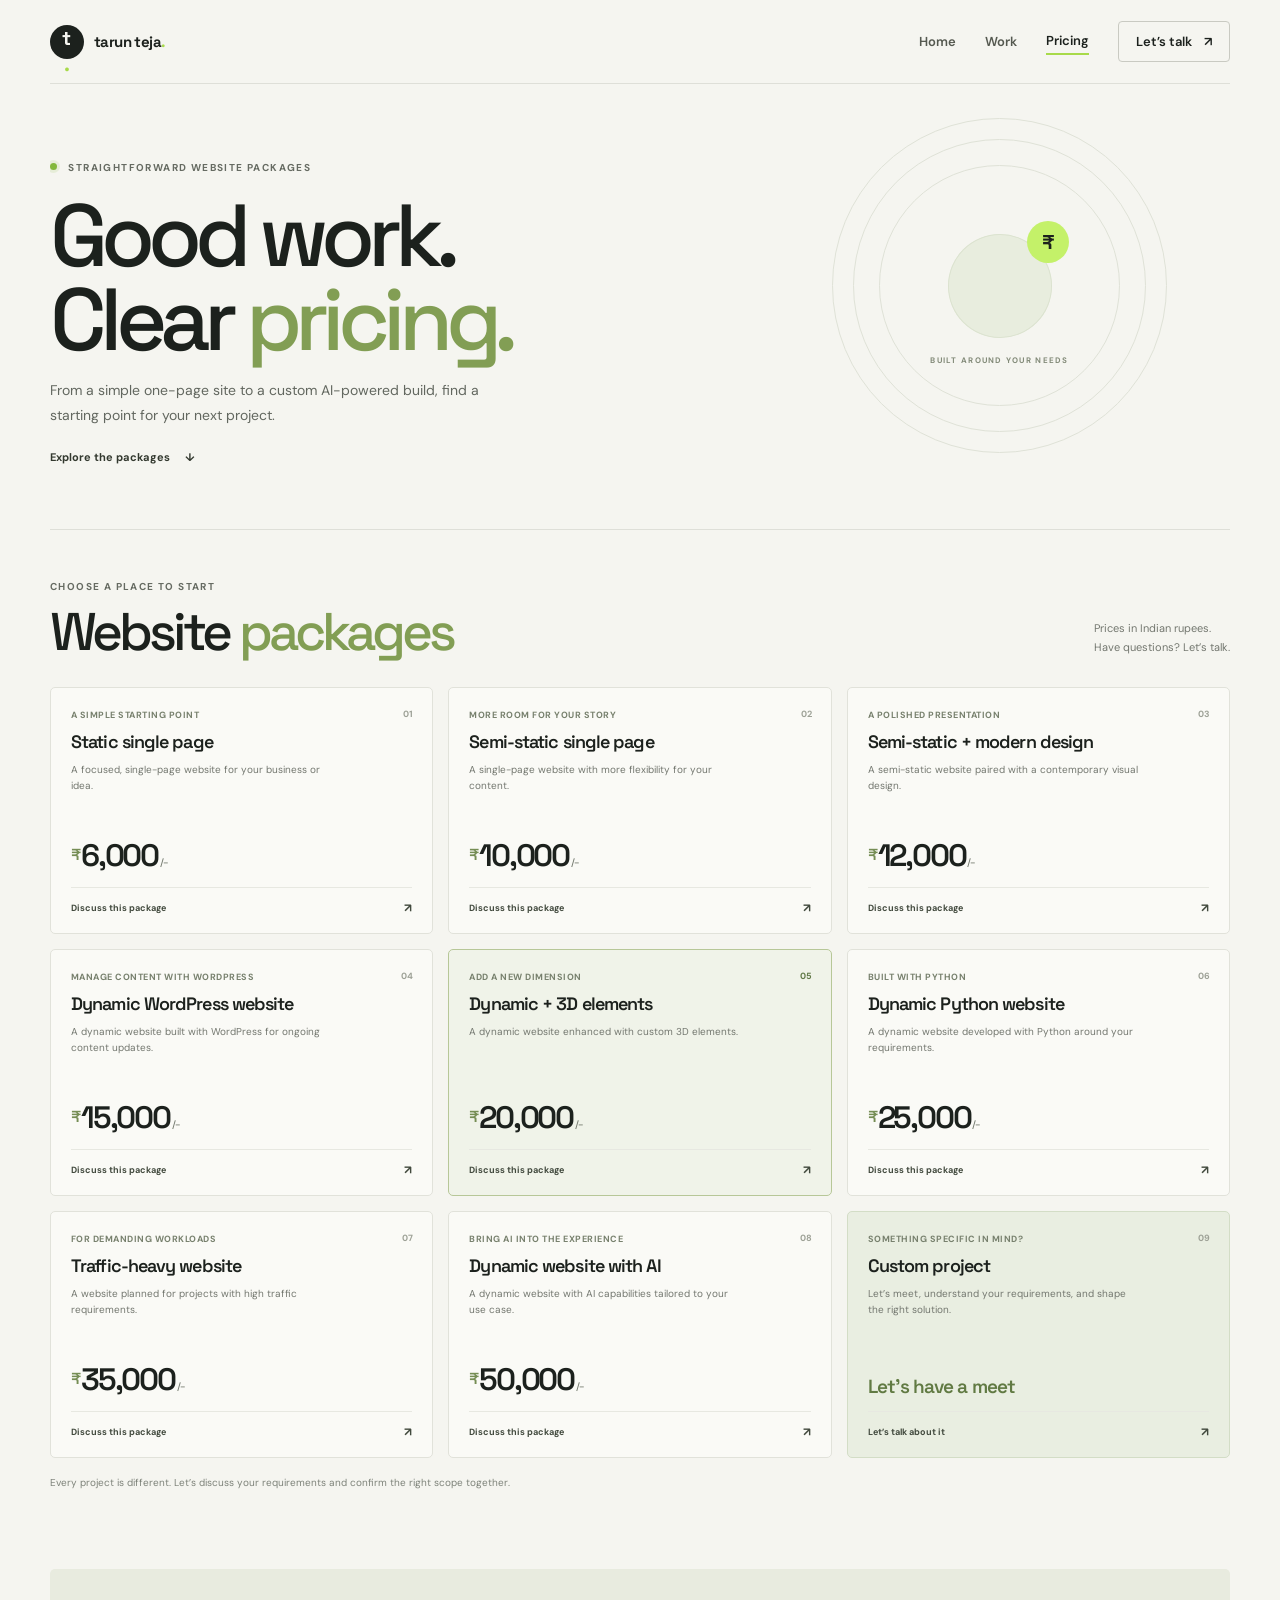
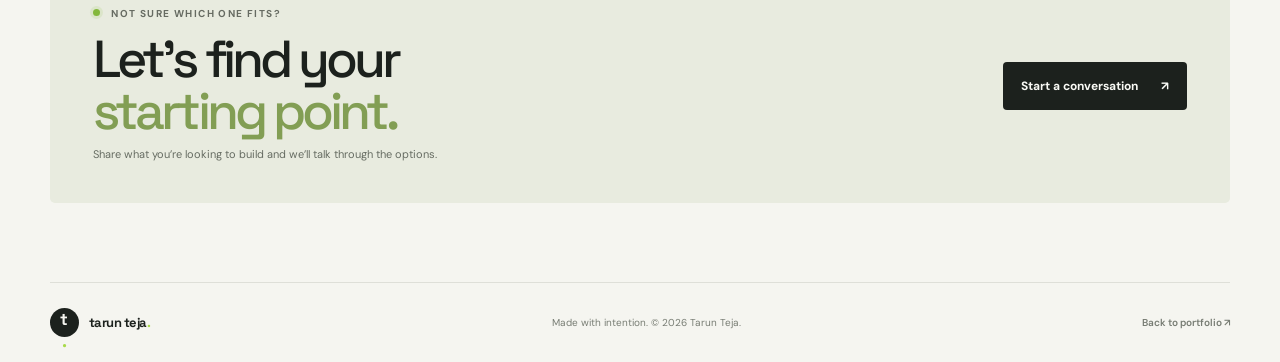
==== pricing.html @ 031056e1 "Add website pricing page Co-authored-by: Copilot <223556219+Copilot@users.noreply.github.com>" ====
<!doctype html>
<html lang="en">
  <head>
    <meta charset="UTF-8" />
    <meta name="viewport" content="width=device-width, initial-scale=1" />
    <meta name="theme-color" content="#f5f5f0" />
    <meta
      name="description"
      content="Explore website packages from Tarun Teja: static, WordPress, Python, AI-powered, and custom websites."
    />
    <title>Website Pricing — Tarun Teja</title>
    <link rel="icon" href="favicon.svg" type="image/svg+xml" />
    <link rel="preconnect" href="https://fonts.googleapis.com" />
    <link rel="preconnect" href="https://fonts.gstatic.com" crossorigin />
    <link
      href="https://fonts.googleapis.com/css2?family=DM+Sans:wght@400;500;600;700&family=Space+Grotesk:wght@400;500;600;700&display=swap"
      rel="stylesheet"
    />
    <link rel="stylesheet" href="styles.css" />
    <link rel="stylesheet" href="pricing.css" />
    <script src="pricing.js" defer></script>
  </head>
  <body class="pricing-page">
    <header class="site-header pricing-header">
      <a class="wordmark" href="index.html#home" aria-label="Tarun Teja home">
        <span class="wordmark-icon">t<span>.</span></span>
        <span>tarun teja<span class="wordmark-period">.</span></span>
      </a>
      <button class="menu-toggle" type="button" aria-expanded="false" aria-controls="primary-nav">
        <span class="sr-only">Toggle navigation</span>
        <span></span>
        <span></span>
      </button>
      <nav class="site-nav" id="primary-nav" aria-label="Main navigation">
        <a href="index.html#home">Home</a>
        <a href="index.html#work">Work</a>
        <a class="pricing-nav-link" href="pricing.html" aria-current="page">Pricing</a>
        <a class="nav-cta" href="#contact">Let’s talk <span aria-hidden="true">↗</span></a>
      </nav>
    </header>

    <main>
      <section class="pricing-intro section-shell">
        <p class="eyebrow"><span class="status-dot"></span> STRAIGHTFORWARD WEBSITE PACKAGES</p>
        <h1>Good work.<br />Clear <span>pricing.</span></h1>
        <p class="pricing-lede">
          From a simple one-page site to a custom AI-powered build, find a starting point for your
          next project.
        </p>
        <a class="pricing-intro-link" href="#plans">Explore the packages <span aria-hidden="true">↓</span></a>
        <div class="pricing-intro-note" aria-hidden="true">
          <span>BUILT AROUND YOUR NEEDS</span>
          <span class="pricing-note-orbit"></span>
        </div>
      </section>

      <section class="pricing-plans section-shell" id="plans" aria-labelledby="plans-heading">
        <div class="pricing-section-heading">
          <div>
            <p class="eyebrow">CHOOSE A PLACE TO START</p>
            <h2 id="plans-heading">Website <span>packages</span></h2>
          </div>
          <p>Prices in Indian rupees.<br />Have questions? Let’s talk.</p>
        </div>

        <div class="pricing-grid">
          <article class="price-card">
            <span class="price-number">01</span>
            <p class="price-category">A simple starting point</p>
            <h3>Static single page</h3>
            <p class="price-description">A focused, single-page website for your business or idea.</p>
            <p class="price-amount"><span>₹</span>6,000<small>/-</small></p>
            <a class="price-link" href="mailto:jvktechno@gmail.com?subject=Static%20single-page%20website">Discuss this package <span aria-hidden="true">↗</span></a>
          </article>

          <article class="price-card">
            <span class="price-number">02</span>
            <p class="price-category">More room for your story</p>
            <h3>Semi-static single page</h3>
            <p class="price-description">A single-page website with more flexibility for your content.</p>
            <p class="price-amount"><span>₹</span>10,000<small>/-</small></p>
            <a class="price-link" href="mailto:jvktechno@gmail.com?subject=Semi-static%20single-page%20website">Discuss this package <span aria-hidden="true">↗</span></a>
          </article>

          <article class="price-card">
            <span class="price-number">03</span>
            <p class="price-category">A polished presentation</p>
            <h3>Semi-static + modern design</h3>
            <p class="price-description">A semi-static website paired with a contemporary visual design.</p>
            <p class="price-amount"><span>₹</span>12,000<small>/-</small></p>
            <a class="price-link" href="mailto:jvktechno@gmail.com?subject=Semi-static%20website%20with%20modern%20design">Discuss this package <span aria-hidden="true">↗</span></a>
          </article>

          <article class="price-card">
            <span class="price-number">04</span>
            <p class="price-category">Manage content with WordPress</p>
            <h3>Dynamic WordPress website</h3>
            <p class="price-description">A dynamic website built with WordPress for ongoing content updates.</p>
            <p class="price-amount"><span>₹</span>15,000<small>/-</small></p>
            <a class="price-link" href="mailto:jvktechno@gmail.com?subject=Dynamic%20WordPress%20website">Discuss this package <span aria-hidden="true">↗</span></a>
          </article>

          <article class="price-card price-card-featured">
            <span class="price-number">05</span>
            <p class="price-category">Add a new dimension</p>
            <h3>Dynamic + 3D elements</h3>
            <p class="price-description">A dynamic website enhanced with custom 3D elements.</p>
            <p class="price-amount"><span>₹</span>20,000<small>/-</small></p>
            <a class="price-link" href="mailto:jvktechno@gmail.com?subject=Dynamic%20website%20with%203D%20elements">Discuss this package <span aria-hidden="true">↗</span></a>
          </article>

          <article class="price-card">
            <span class="price-number">06</span>
            <p class="price-category">Built with Python</p>
            <h3>Dynamic Python website</h3>
            <p class="price-description">A dynamic website developed with Python around your requirements.</p>
            <p class="price-amount"><span>₹</span>25,000<small>/-</small></p>
            <a class="price-link" href="mailto:jvktechno@gmail.com?subject=Dynamic%20Python%20website">Discuss this package <span aria-hidden="true">↗</span></a>
          </article>

          <article class="price-card">
            <span class="price-number">07</span>
            <p class="price-category">For demanding workloads</p>
            <h3>Traffic-heavy website</h3>
            <p class="price-description">A website planned for projects with high traffic requirements.</p>
            <p class="price-amount"><span>₹</span>35,000<small>/-</small></p>
            <a class="price-link" href="mailto:jvktechno@gmail.com?subject=Traffic-heavy%20website">Discuss this package <span aria-hidden="true">↗</span></a>
          </article>

          <article class="price-card">
            <span class="price-number">08</span>
            <p class="price-category">Bring AI into the experience</p>
            <h3>Dynamic website with AI</h3>
            <p class="price-description">A dynamic website with AI capabilities tailored to your use case.</p>
            <p class="price-amount"><span>₹</span>50,000<small>/-</small></p>
            <a class="price-link" href="mailto:jvktechno@gmail.com?subject=Dynamic%20website%20with%20AI">Discuss this package <span aria-hidden="true">↗</span></a>
          </article>

          <article class="price-card price-card-custom">
            <span class="price-number">09</span>
            <p class="price-category">Something specific in mind?</p>
            <h3>Custom project</h3>
            <p class="price-description">Let’s meet, understand your requirements, and shape the right solution.</p>
            <p class="price-custom-label">Let’s have a meet</p>
            <a class="price-link" href="mailto:jvktechno@gmail.com?subject=Let%27s%20discuss%20a%20custom%20project">Let’s talk about it <span aria-hidden="true">↗</span></a>
          </article>
        </div>
        <p class="pricing-note">Every project is different. Let’s discuss your requirements and confirm the right scope together.</p>
      </section>

      <section class="pricing-contact section-shell" id="contact">
        <div class="pricing-contact-card">
          <div>
            <p class="eyebrow"><span class="status-dot"></span> NOT SURE WHICH ONE FITS?</p>
            <h2>Let’s find your<br /><span>starting point.</span></h2>
            <p>Share what you’re looking to build and we’ll talk through the options.</p>
          </div>
          <a class="button button-dark" href="mailto:jvktechno@gmail.com?subject=Website%20pricing%20enquiry">Start a conversation <span aria-hidden="true">↗</span></a>
        </div>
      </section>
    </main>

    <footer class="site-footer section-shell">
      <a class="wordmark footer-wordmark" href="index.html#home"><span class="wordmark-icon">t<span>.</span></span><span>tarun teja<span class="wordmark-period">.</span></span></a>
      <p>Made with intention. © 2026 Tarun Teja.</p>
      <a class="footer-link" href="index.html">Back to portfolio <span aria-hidden="true">↗</span></a>
    </footer>
  </body>
</html>
---- styles.css ----
:root {
  color-scheme: light;
  --paper: #f5f5f0;
  --paper-dark: #eeefe8;
  --ink: #1c211d;
  --muted: #73776f;
  --line: #dedfd8;
  --green: #c4f169;
  --green-dark: #a8da4a;
  --display: "Space Grotesk", "DM Sans", sans-serif;
  --body: "DM Sans", Arial, sans-serif;
  font-family: var(--body);
  color: var(--ink);
  background: var(--paper);
  font-synthesis: none;
  text-rendering: optimizeLegibility;
}

* { box-sizing: border-box; }
html { scroll-behavior: smooth; scroll-padding-top: 86px; }
body { margin: 0; min-width: 320px; }
a { color: inherit; text-decoration: none; }
button { font: inherit; }
.sr-only { position: absolute; width: 1px; height: 1px; padding: 0; margin: -1px; overflow: hidden; clip: rect(0, 0, 0, 0); white-space: nowrap; border: 0; }
.section-shell, .site-header { width: min(1180px, calc(100% - 64px)); margin-inline: auto; }

.site-header { height: 84px; display: flex; align-items: center; justify-content: space-between; border-bottom: 1px solid var(--line); position: relative; z-index: 3; }
.wordmark { display: inline-flex; gap: 10px; align-items: center; font-family: var(--display); font-size: 15px; font-weight: 700; letter-spacing: -.04em; }
.wordmark-icon { width: 34px; height: 34px; border-radius: 50%; display: grid; place-items: center; background: var(--ink); color: var(--paper); font-size: 20px; letter-spacing: -.12em; padding-right: 3px; }
.wordmark-icon span, .wordmark-period { color: var(--green-dark); }
.site-nav { display: flex; gap: 34px; align-items: center; font-size: 13px; font-weight: 600; }
.site-nav > a:not(.nav-cta) { color: #555950; transition: color .2s ease; }
.site-nav > a:not(.nav-cta):hover { color: var(--ink); }
.nav-cta { padding: 11px 17px; border: 1px solid #c9cac2; border-radius: 4px; }
.nav-cta span { padding-left: 9px; }
.menu-toggle { display: none; }

.hero { position: relative; min-height: 654px; display: grid; grid-template-columns: 1.04fr .96fr; align-items: center; padding-top: 14px; padding-bottom: 68px; }
.hero-copy { position: relative; z-index: 1; padding: 38px 0 34px; }
.eyebrow { margin: 0; color: #666b62; font-size: 10px; font-weight: 700; letter-spacing: .14em; }
.status-dot, .count-dot { display: inline-block; width: 7px; height: 7px; margin-right: 8px; border-radius: 50%; background: #83b83b; vertical-align: 1px; box-shadow: 0 0 0 3px rgb(131 184 59 / 13%); }
.hero h1, .section-heading h2, .services-heading h2, .about-copy h2, .contact-card h2 { font-family: var(--display); letter-spacing: -.075em; font-weight: 500; }
.hero h1 { margin: 22px 0 19px; font-size: clamp(62px, 7.3vw, 94px); line-height: .96; }
.hero h1 span, .section-heading h2 span, .about-copy h2 span { color: #829e54; }
.hero-intro { max-width: 420px; margin: 0; color: #62675f; font-size: 16px; line-height: 1.8; }
.hero-actions { display: flex; align-items: center; flex-wrap: wrap; gap: 22px; margin-top: 29px; }
.button { min-height: 48px; display: inline-flex; align-items: center; justify-content: center; gap: 23px; padding: 0 18px; border-radius: 4px; font-size: 12px; font-weight: 700; transition: transform .2s ease, background .2s ease; }
.button:hover { transform: translateY(-2px); }
.button-dark { color: #f9faf5; background: var(--ink); }
.button-dark:hover { background: #31372f; }
.button-light { color: var(--ink); background: var(--green); }
.button-light:hover { background: #d3f795; }
.text-link { font-size: 12px; font-weight: 600; }
.text-link span { padding-left: 4px; }
.hero-proof { display: flex; align-items: center; gap: 12px; margin-top: 49px; color: var(--muted); font-size: 10px; line-height: 1.65; }
.hero-proof strong { color: var(--ink); font-size: 11px; }
.proof-avatars { display: flex; padding-left: 3px; }
.proof-avatars i { width: 27px; height: 27px; display: grid; place-items: center; margin-left: -4px; border: 2px solid var(--paper); border-radius: 50%; background: #e4d7bf; color: #47453f; font-size: 9px; font-style: normal; font-weight: 700; }
.proof-avatars i:nth-child(2) { background: #ccddbf; }
.proof-avatars i:nth-child(3) { background: var(--ink); color: var(--green); }

.hero-art { min-height: 460px; position: relative; display: grid; place-items: center; isolation: isolate; }
.hero-art::before { content: ""; width: min(440px, 100%); aspect-ratio: 1; position: absolute; z-index: -1; border-radius: 50%; background: radial-gradient(circle, #e8ebdd 0 39%, #edf0e7 40% 58%, transparent 58%); }
.art-orbit { position: absolute; border: 1px solid #dfe2d7; border-radius: 50%; transform: rotate(-24deg); }
.orbit-one { width: 490px; height: 300px; }
.orbit-two { width: 510px; height: 380px; transform: rotate(41deg); }
.art-label { position: absolute; top: 50px; right: 20px; color: #73796e; font-size: 8px; font-weight: 700; letter-spacing: .12em; }
.art-label .status-dot { width: 6px; height: 6px; }
.flow-card { box-shadow: 0 22px 65px rgb(43 50 38 / 13%); }
.flow-card-main { width: min(340px, 88%); position: relative; z-index: 1; padding: 19px; border: 1px solid #eaebe5; border-radius: 7px; background: #fff; transform: rotate(-2.2deg); }
.flow-card-head { display: flex; align-items: center; gap: 8px; color: #7a7e75; font-size: 8px; font-weight: 700; letter-spacing: .08em; }
.flow-icon { width: 23px; height: 23px; display: grid; place-items: center; border-radius: 5px; background: #edf5e1; color: #628a2e; font-size: 13px; }
.flow-menu { margin-left: auto; letter-spacing: 2px; }
.flow-title { margin-top: 18px; font-family: var(--display); font-size: 20px; font-weight: 600; letter-spacing: -.055em; }
.flow-subtitle { margin-top: 3px; color: #888b84; font-size: 10px; }
.flow-steps { margin-top: 18px; }
.flow-step { display: flex; align-items: center; gap: 10px; padding: 9px; border: 1px solid #eeefe9; border-radius: 5px; background: #fdfdfb; }
.flow-step b, .flow-step small { display: block; }
.flow-step b { font-size: 10px; font-weight: 600; }
.flow-step small { margin-top: 2px; color: #91948d; font-size: 8px; }
.step-icon { width: 27px; height: 27px; display: grid; place-items: center; border-radius: 5px; font-size: 13px; }
.step-in { color: #537949; background: #edf4e6; }
.step-ai { color: #8c6b28; background: #f8f2e3; }
.step-out { color: #61749a; background: #edf0f7; }
.step-check { margin-left: auto; color: #7aa842; font-size: 12px; }
.flow-connector { height: 8px; margin-left: 22px; border-left: 1px dashed #cbd0c2; }
.flow-card-foot { display: flex; justify-content: space-between; margin-top: 15px; color: #8a8e85; font-size: 8px; }
.flow-card-foot .status-dot { width: 5px; height: 5px; margin-right: 5px; }
.floating-note { display: flex; align-items: center; gap: 10px; position: absolute; z-index: 2; padding: 11px 13px; border: 1px solid #eceee6; border-radius: 5px; background: rgb(255 255 255 / 94%); box-shadow: 0 10px 24px rgb(43 50 38 / 9%); }
.floating-note b, .floating-note small { display: block; }
.floating-note b { font-size: 9px; }
.floating-note small { margin-top: 3px; color: #84887f; font-size: 8px; }
.note-top { top: 117px; left: 3px; }
.note-bottom { right: 1px; bottom: 100px; }
.note-spark, .note-arrow { width: 27px; height: 27px; display: grid; place-items: center; border-radius: 50%; color: #546d35; background: #eaf3de; font-size: 13px; }
.note-arrow { color: #5a6485; background: #e9ebf4; }
.art-stamp { position: absolute; left: 12px; bottom: 86px; color: #a1a79a; font-size: 8px; font-weight: 700; letter-spacing: .13em; line-height: 1.6; transform: rotate(-9deg); }
.scroll-cue { position: absolute; bottom: 22px; left: 0; display: flex; align-items: center; gap: 9px; color: #8a8e84; font-size: 8px; font-weight: 700; letter-spacing: .13em; }
.scroll-cue span { width: 26px; height: 1px; background: #aeb3a6; }

.work-section { padding-top: 100px; padding-bottom: 112px; }
.section-heading { display: flex; align-items: end; justify-content: space-between; gap: 24px; }
.section-heading h2 { margin: 13px 0 0; font-size: clamp(42px, 5vw, 58px); line-height: 1; }
.section-note { margin: 0 0 3px; color: var(--muted); font-size: 12px; line-height: 1.7; }
.work-toolbar { display: flex; align-items: center; justify-content: space-between; gap: 20px; margin: 37px 0 22px; padding: 13px 0; border-top: 1px solid var(--line); border-bottom: 1px solid var(--line); }
.project-count { font-size: 10px; font-weight: 600; }
.count-dot { width: 6px; height: 6px; margin-right: 5px; }
.filters { display: flex; gap: 5px; }
.filter-button { padding: 8px 12px; border: 0; border-radius: 3px; background: transparent; color: #72766d; cursor: pointer; font-size: 10px; font-weight: 600; transition: color .18s ease, background .18s ease; }
.filter-button:hover { color: var(--ink); }
.filter-button.is-active { color: var(--ink); background: #e7e9df; }
.quality-strip { display: grid; grid-template-columns: auto 1fr; align-items: center; gap: 8px 20px; margin: 0 0 24px; padding: 14px 16px; border: 1px solid #e2e4da; border-radius: 4px; background: #eff0e9; }
.quality-strip > p { margin: 0; color: #6d7368; font-size: 8px; font-weight: 700; letter-spacing: .1em; }
.quality-strip > div { display: flex; flex-wrap: wrap; justify-content: flex-end; gap: 8px 17px; }
.quality-strip > div span { color: #424a3f; font-size: 9px; font-weight: 600; }
.quality-strip i { margin-right: 4px; color: #6f963e; font-size: 10px; font-style: normal; }
.quality-strip small { grid-column: 2; justify-self: end; color: #858a80; font-size: 9px; }
.project-grid { display: grid; grid-template-columns: repeat(2, minmax(0, 1fr)); gap: 32px 24px; }
.project-card { min-width: 0; }
.project-link { display: block; }
.project-preview { --preview-bg: #e8eee7; --preview-ink: #253729; position: relative; height: clamp(205px, 25vw, 290px); overflow: hidden; padding: 20px 21px; border-radius: 5px; background: var(--preview-bg); color: var(--preview-ink); isolation: isolate; transition: transform .35s cubic-bezier(.2,.8,.2,1); }
.project-link:hover .project-preview { transform: translateY(-3px); }
.preview-skillactivate { --preview-bg: #e4ecea; --preview-ink: #203d3a; }
.preview-jvk-books { --preview-bg: #eae5da; --preview-ink: #403624; }
.preview-jvk-tech { --preview-bg: #e8e4de; --preview-ink: #393329; }
.preview-ashvon { --preview-bg: #e2e8ef; --preview-ink: #10294b; }
.preview-bhanu-silks { --preview-bg: #f0e2d9; --preview-ink: #713e3b; }
.preview-v-the-techee-jobs { --preview-bg: #e8e4f0; --preview-ink: #372a54; }
.preview-v-the-techee { --preview-bg: #e4e9e3; --preview-ink: #274133; }
.preview-1991-group { --preview-bg: #e6e9df; --preview-ink: #25382b; }
.preview-luxeederma { --preview-bg: #eee8e5; --preview-ink: #563d3e; }
.preview-menu-card { --preview-bg: #e8e0d4; --preview-ink: #513b2c; }
.preview-snr-nest { --preview-bg: #e1e8e5; --preview-ink: #233b36; }
.preview-topline { display: flex; justify-content: space-between; align-items: center; position: relative; z-index: 1; font-size: 8px; font-weight: 700; letter-spacing: .075em; text-transform: uppercase; }
.preview-badge { padding: 5px 7px; border: 1px solid currentColor; border-radius: 20px; font-size: 7px; letter-spacing: .06em; opacity: .78; }
.preview-body { max-width: 76%; position: relative; z-index: 1; margin-top: clamp(24px, 4vw, 51px); }
.preview-kicker { margin: 0 0 7px; font-size: 7px; font-weight: 700; letter-spacing: .14em; opacity: .65; text-transform: uppercase; }
.preview-title { max-width: 390px; margin: 0; font-family: var(--display); font-size: clamp(20px, 3.1vw, 34px); font-weight: 500; letter-spacing: -.07em; line-height: .99; }
.preview-description { max-width: 280px; margin: 9px 0 0; font-size: 8px; line-height: 1.5; opacity: .75; }
.preview-pills { display: flex; flex-wrap: wrap; gap: 5px; margin-top: 12px; }
.preview-pills span { padding: 5px 7px; border: 1px solid rgb(30 45 30 / 16%); border-radius: 20px; font-size: 7px; font-weight: 600; }
.preview-art { width: 143px; height: 143px; position: absolute; right: -15px; bottom: -34px; z-index: 0; border: 1px solid rgb(31 47 35 / 12%); border-radius: 50%; background: rgb(255 255 255 / 19%); }
.preview-art::before, .preview-art::after { content: ""; position: absolute; border: 1px solid rgb(31 47 35 / 18%); border-radius: 50%; }
.preview-art::before { inset: 18px; }
.preview-art::after { inset: 39px; background: rgb(255 255 255 / 28%); }
.preview-orbit { width: 50px; height: 50px; position: absolute; top: 19px; left: 2px; z-index: 1; border-radius: 50%; background: var(--green); opacity: .75; }
.preview-jvk-books .preview-art { width: 112px; height: 143px; right: 38px; bottom: -28px; border-radius: 3px; background: linear-gradient(120deg, #7d5b39, #c1a47d); transform: rotate(9deg); box-shadow: -14px 10px 0 -2px #cab896, -26px 18px 0 -3px #f4ede0; }
.preview-jvk-books .preview-art::before { inset: 12px; border-color: rgb(255 255 255 / 35%); border-radius: 0; }
.preview-jvk-books .preview-art::after { width: 34px; height: 34px; inset: auto; top: 40px; left: 39px; border-color: rgb(255 255 255 / 35%); background: transparent; }
.preview-jvk-tech .preview-art { width: 168px; height: 90px; right: -7px; bottom: 18px; border-radius: 5px; background: rgb(255 255 255 / 42%); transform: rotate(-8deg); }
.preview-jvk-tech .preview-art::before { inset: 10px; border-radius: 3px; }
.preview-jvk-tech .preview-art::after { width: 52px; height: 5px; inset: 28px auto auto 19px; border: 0; border-radius: 2px; background: #b2986f; box-shadow: 0 11px 0 -1px #b2986f; }
.preview-ashvon .preview-art { width: 116px; height: 116px; right: 35px; bottom: 14px; border-radius: 28px; background: linear-gradient(135deg, #315476, #5b7ea2); transform: rotate(12deg); }
.preview-ashvon .preview-art::before { inset: 17px; border-color: rgb(255 255 255 / 44%); border-radius: 20px; }
.preview-ashvon .preview-art::after { width: 24px; height: 24px; inset: 42px; border-color: #b7d5f3; background: #b7d5f3; }
.preview-bhanu-silks .preview-art { width: 123px; height: 147px; right: 13px; bottom: -26px; border-radius: 60px 60px 2px 2px; background: linear-gradient(140deg, #bc8562, #f1d0ad 52%, #8d534b); }
.preview-bhanu-silks .preview-art::before { inset: 11px; border-color: rgb(255 246 230 / 60%); border-radius: 50px 50px 0 0; }
.preview-bhanu-silks .preview-art::after { width: 34px; height: 34px; inset: 52px auto auto 43px; border-color: #f2d9b8; background: #f2d9b8; }
.preview-v-the-techee-jobs .preview-art { width: 96px; height: 130px; right: 38px; bottom: -12px; border-radius: 4px; background: #fbfafc; box-shadow: -12px 12px 0 -2px #c9bfd7; transform: rotate(-7deg); }
.preview-v-the-techee-jobs .preview-art::before { inset: 13px 12px; border: 0; border-radius: 2px; background: repeating-linear-gradient(to bottom, #9680af 0 4px, transparent 4px 17px); }
.preview-v-the-techee-jobs .preview-art::after { display: none; }
.preview-v-the-techee .preview-art { width: 120px; height: 120px; right: 15px; bottom: -20px; border: 0; background: #d8caa5; }
.preview-v-the-techee .preview-art::before { inset: -10px 27px 54px; border-radius: 50% 50% 4px 4px; background: #69836b; }
.preview-v-the-techee .preview-art::after { inset: auto 21px 14px; height: 49px; border-radius: 3px; background: #f5eee1; }
.preview-1991-group .preview-art { width: 142px; height: 142px; right: 17px; bottom: -42px; border-color: #a8b7a3; background: #cad7c7; }
.preview-1991-group .preview-art::before { inset: 18px; border-color: #526e58; border-radius: 44% 56% 65% 35%; transform: rotate(35deg); }
.preview-1991-group .preview-art::after { inset: 44px; border-color: #657f68; background: #657f68; }
.preview-luxeederma .preview-art { width: 92px; height: 130px; right: 38px; bottom: -11px; border-radius: 35px 35px 12px 12px; background: linear-gradient(135deg, #e0c2b4, #a87469); }
.preview-luxeederma .preview-art::before { inset: 12px; border-color: rgb(255 255 255 / 50%); border-radius: 25px 25px 8px 8px; }
.preview-luxeederma .preview-art::after { width: 28px; height: 28px; inset: 32px auto auto 32px; border-color: #f0ddd2; background: #f0ddd2; }
.preview-menu-card .preview-art { width: 140px; height: 155px; right: 14px; bottom: -44px; border-radius: 70px 70px 0 0; background: linear-gradient(145deg, #d6aa73, #8d6242); }
.preview-menu-card .preview-art::before { inset: 14px; border-color: rgb(255 255 255 / 55%); border-radius: 60px 60px 0 0; }
.preview-menu-card .preview-art::after { width: 35px; height: 35px; inset: 37px auto auto 53px; border-color: #f3e7d4; background: #f3e7d4; }
.preview-snr-nest .preview-art { width: 152px; height: 152px; right: 3px; bottom: -37px; border-color: #b3c2b9; border-radius: 50%; background: #cbd9d1; }
.preview-snr-nest .preview-art::before { inset: 16px; border-color: #698276; border-radius: 50%; }
.preview-snr-nest .preview-art::after { width: 43px; height: 43px; inset: 53px; border-color: #698276; background: #698276; box-shadow: -48px -12px 0 -12px #698276, 48px -12px 0 -12px #698276; }
.project-meta { display: flex; justify-content: space-between; align-items: start; gap: 15px; padding: 13px 1px 0; }
.project-title { margin: 0; font-family: var(--display); font-size: 15px; font-weight: 600; letter-spacing: -.035em; }
.project-category { margin: 4px 0 0; color: var(--muted); font-size: 10px; line-height: 1.45; }
.project-open { width: 27px; height: 27px; flex: 0 0 auto; display: grid; place-items: center; border: 1px solid #d4d7cc; border-radius: 50%; color: #555a50; font-size: 12px; transition: color .2s ease, background .2s ease; }
.project-link:hover .project-open { border-color: var(--ink); background: var(--ink); color: white; }
.project-card[hidden] { display: none; }

.services-section { padding: 87px 0; background: #20271f; color: #f4f4ed; }
.services-inner { display: grid; grid-template-columns: .76fr 1.24fr; gap: 90px; align-items: center; }
.services-heading .eyebrow { color: #b7beb0; }
.services-heading h2 { margin: 22px 0 15px; font-size: clamp(44px, 5vw, 59px); line-height: 1.02; }
.services-heading h2 span { color: var(--green); }
.services-heading > p:not(.eyebrow) { max-width: 300px; margin: 0; color: #b7bdb1; font-size: 12px; line-height: 1.8; }
.services-heading .button { margin-top: 24px; }
.service-list { border-top: 1px solid #465044; }
.service-item { display: grid; grid-template-columns: 34px 1fr 24px; align-items: start; gap: 16px; padding: 20px 0; border-bottom: 1px solid #465044; }
.service-number { padding-top: 4px; color: #a3ad9c; font-size: 9px; }
.service-item h3 { margin: 0; font-family: var(--display); font-size: 16px; font-weight: 500; letter-spacing: -.035em; }
.service-item p { max-width: 440px; margin: 6px 0 0; color: #b5bcb1; font-size: 10px; line-height: 1.7; }
.service-arrow { justify-self: end; color: var(--green); font-size: 13px; }
.about-section { display: grid; grid-template-columns: .54fr 1.08fr .78fr; gap: 52px; align-items: center; padding-top: 112px; padding-bottom: 111px; }
.about-mark { width: 100%; max-width: 183px; aspect-ratio: 1; position: relative; display: grid; place-items: center; border: 1px solid #dfe1d7; border-radius: 50%; background: #eff0e9; }
.about-mark::before, .about-mark::after { content: ""; position: absolute; border: 1px solid #dfe1d7; border-radius: 50%; }
.about-mark::before { inset: 14px; }
.about-mark::after { inset: 30px; background: #e7ebdf; }
.about-mark > span { position: relative; z-index: 1; font-family: var(--display); font-size: 62px; font-weight: 600; letter-spacing: -.12em; }
.about-mark > span::first-letter { color: #829e54; }
.about-mark i { width: 30px; height: 30px; position: absolute; z-index: 2; right: 20px; top: 17px; display: grid; place-items: center; border-radius: 50%; background: var(--green); font-size: 14px; font-style: normal; }
.about-copy h2 { margin: 13px 0 18px; font-size: clamp(37px, 4.1vw, 50px); line-height: 1.03; }
.about-copy > p:not(.eyebrow) { max-width: 480px; color: #6b7068; font-size: 12px; line-height: 1.8; }
.about-aside { padding: 6px 0 4px 21px; border-left: 1px solid #d9dcd2; }
.aside-line { width: 27px; height: 3px; display: block; margin-bottom: 23px; background: var(--green-dark); }
.about-aside p { color: #5f655c; font-size: 9px; font-weight: 700; letter-spacing: .06em; }
.about-aside p + p { margin-top: 19px; }
.aside-foot { display: block; margin-top: 27px; color: #9a9f95; font-size: 8px; font-weight: 700; letter-spacing: .12em; line-height: 1.7; }
.contact-section { padding-bottom: 87px; }
.contact-card { min-height: 353px; position: relative; overflow: hidden; padding: 51px 59px; border-radius: 6px; background: #e8ebdf; isolation: isolate; }
.contact-card .eyebrow { position: relative; z-index: 1; }
.contact-card h2 { position: relative; z-index: 1; margin: 17px 0 10px; font-size: clamp(48px, 6vw, 68px); line-height: .99; }
.contact-card h2 span { color: #829e54; }
.contact-card > p:not(.eyebrow) { position: relative; z-index: 1; margin: 0; color: #666c62; font-size: 12px; }
.contact-card .button { position: relative; z-index: 1; margin-top: 22px; }
.contact-orb { width: 340px; height: 340px; position: absolute; top: 7px; right: 76px; z-index: -1; border: 1px solid #d1d8c7; border-radius: 50%; background: radial-gradient(circle, #dce5d2 0 28%, transparent 29%); box-shadow: 0 0 0 24px #e4e8db, 0 0 0 25px #d1d8c7, 0 0 0 49px #e7eade, 0 0 0 50px #d1d8c7; }
.contact-orb::before, .contact-orb::after { content: ""; position: absolute; inset: 43px; border: 1px solid #cbd3c2; border-radius: 50%; transform: rotate(45deg) scaleX(.56); }
.contact-orb::after { transform: rotate(-45deg) scaleX(.56); }
.contact-aside { position: absolute; right: 30px; bottom: 26px; color: #9ca494; font-size: 8px; font-weight: 700; letter-spacing: .12em; line-height: 1.6; text-align: right; }
.site-footer { min-height: 80px; display: flex; align-items: center; justify-content: space-between; gap: 20px; border-top: 1px solid var(--line); }
.footer-wordmark { font-size: 13px; }
.footer-wordmark .wordmark-icon { width: 29px; height: 29px; font-size: 17px; }
.site-footer > p, .footer-link { color: #777c73; font-size: 10px; }
.footer-link { font-weight: 600; }

@media (min-width: 1450px) {
  .hero { min-height: 705px; }
  .hero-art { transform: scale(1.05); }
}
@media (max-width: 900px) {
  .section-shell, .site-header { width: min(100% - 44px, 740px); }
  .hero { grid-template-columns: 1fr .9fr; min-height: 600px; }
  .hero h1 { font-size: clamp(62px, 8vw, 77px); }
  .hero-art { transform: scale(.88); transform-origin: center; }
  .note-top { left: -6px; }
  .note-bottom { right: -6px; }
  .services-inner { grid-template-columns: .8fr 1.2fr; gap: 42px; }
  .about-section { grid-template-columns: .48fr 1.2fr .65fr; gap: 30px; }
  .about-mark { max-width: 155px; }
  .about-aside { padding-left: 15px; }
  .contact-orb { right: 18px; }
}
@media (max-width: 650px) {
  html { scroll-padding-top: 70px; }
  .section-shell, .site-header { width: calc(100% - 36px); }
  .site-header { height: 70px; }
  .menu-toggle { width: 40px; height: 40px; display: flex; flex-direction: column; justify-content: center; align-items: center; gap: 5px; border: 1px solid var(--line); border-radius: 4px; background: transparent; cursor: pointer; }
  .menu-toggle span:not(.sr-only) { width: 16px; height: 1.5px; background: var(--ink); transition: transform .2s ease; }
  .menu-toggle[aria-expanded="true"] span:nth-of-type(2) { transform: translateY(3.25px) rotate(45deg); }
  .menu-toggle[aria-expanded="true"] span:nth-of-type(3) { transform: translateY(-3.25px) rotate(-45deg); }
  .site-nav { position: absolute; top: 61px; left: 0; right: 0; display: none; flex-direction: column; align-items: stretch; gap: 0; padding: 8px 15px 14px; border: 1px solid var(--line); border-radius: 5px; background: var(--paper); box-shadow: 0 13px 26px rgb(28 33 29 / 8%); }
  .site-nav.is-open { display: flex; }
  .site-nav > a:not(.nav-cta) { padding: 12px 0; border-bottom: 1px solid var(--line); }
  .nav-cta { margin-top: 10px; text-align: center; }
  .hero { min-height: auto; grid-template-columns: 1fr; padding-top: 56px; padding-bottom: 51px; }
  .hero-copy { padding: 0; }
  .hero h1 { margin-top: 20px; font-size: clamp(61px, 16vw, 81px); }
  .hero-intro { max-width: 400px; font-size: 14px; }
  .hero-actions { gap: 16px; }
  .hero-proof { margin-top: 28px; }
  .hero-art { min-height: 360px; margin-top: 5px; transform: scale(.85); transform-origin: center; }
  .art-label { top: 12px; right: 3px; }
  .note-top { top: 60px; left: -16px; }
  .note-bottom { right: -17px; bottom: 38px; }
  .art-stamp { left: -3px; bottom: 31px; }
  .scroll-cue { display: none; }
  .work-section { padding-top: 62px; padding-bottom: 71px; }
  .section-heading { align-items: start; flex-direction: column; gap: 10px; }
  .section-heading h2 { font-size: 48px; }
  .section-note br { display: none; }
  .work-toolbar { align-items: start; flex-direction: column; gap: 10px; margin-top: 25px; padding: 12px 0; }
  .filters { width: 100%; gap: 0; }
  .filter-button { padding: 8px 9px; font-size: 9px; }
  .quality-strip { grid-template-columns: 1fr; gap: 10px; padding: 13px; }
  .quality-strip > div { justify-content: flex-start; gap: 8px 12px; }
  .quality-strip > div span { font-size: 8px; }
  .quality-strip small { grid-column: 1; justify-self: start; line-height: 1.5; }
  .project-grid { grid-template-columns: 1fr; gap: 25px; }
  .project-preview { height: clamp(205px, 63vw, 285px); }
  .preview-body { margin-top: clamp(29px, 10vw, 51px); }
  .preview-title { font-size: clamp(26px, 8vw, 34px); }
  .services-section { padding: 63px 0 68px; }
  .services-inner { grid-template-columns: 1fr; gap: 42px; }
  .services-heading h2 { font-size: 49px; }
  .service-item { grid-template-columns: 27px 1fr 18px; gap: 10px; padding: 17px 0; }
  .service-item h3 { font-size: 14px; }
  .about-section { grid-template-columns: 1fr; gap: 27px; padding-top: 72px; padding-bottom: 71px; }
  .about-mark { width: 116px; }
  .about-mark > span { font-size: 48px; }
  .about-mark i { width: 25px; height: 25px; right: 10px; top: 10px; }
  .about-copy h2 { font-size: 43px; }
  .about-aside { display: grid; grid-template-columns: 1fr 1fr; gap: 0 12px; padding-top: 14px; }
  .about-aside .aside-line { grid-column: 1 / -1; margin-bottom: 8px; }
  .about-aside p + p { margin-top: 8px; }
  .aside-foot { margin-top: 8px; }
  .contact-section { padding-bottom: 59px; }
  .contact-card { min-height: 346px; padding: 34px 25px; }
  .contact-card h2 { font-size: clamp(48px, 13vw, 61px); }
  .contact-card > p:not(.eyebrow) { max-width: 265px; line-height: 1.7; }
  .contact-orb { width: 210px; height: 210px; top: 100px; right: -81px; opacity: .7; box-shadow: 0 0 0 16px #e4e8db, 0 0 0 17px #d1d8c7, 0 0 0 33px #e7eade, 0 0 0 34px #d1d8c7; }
  .contact-aside { right: 13px; bottom: 13px; font-size: 7px; }
  .site-footer { min-height: 86px; flex-wrap: wrap; justify-content: space-between; gap: 9px; padding-block: 16px; }
  .site-footer > p { order: 1; width: 100%; margin: 0; }
}
@media (prefers-reduced-motion: reduce) {
  *, *::before, *::after { scroll-behavior: auto !important; transition-duration: .01ms !important; animation-duration: .01ms !important; animation-iteration-count: 1 !important; }
}
---- pricing.css ----
.pricing-header .site-nav { gap: 29px; }
.pricing-nav-link { color: var(--ink) !important; }
.pricing-nav-link::after { content: ""; height: 2px; display: block; position: relative; top: 4px; background: var(--green-dark); }

.pricing-intro { min-height: 397px; position: relative; overflow: hidden; padding-top: 77px; padding-bottom: 63px; }
.pricing-intro > *:not(.pricing-intro-note) { position: relative; z-index: 1; }
.pricing-intro h1 { margin: 20px 0 15px; font-family: var(--display); font-size: clamp(62px, 7vw, 88px); font-weight: 500; letter-spacing: -.08em; line-height: .96; }
.pricing-intro h1 span, .pricing-section-heading h2 span, .pricing-contact-card h2 span { color: #829e54; }
.pricing-lede { max-width: 430px; margin: 0; color: #62675f; font-size: 14px; line-height: 1.8; }
.pricing-intro-link { display: inline-flex; gap: 15px; align-items: center; margin-top: 22px; color: #33392f; font-size: 11px; font-weight: 700; }
.pricing-intro-note { width: 335px; height: 335px; position: absolute; top: 34px; right: 63px; border: 1px solid #dfe2d7; border-radius: 50%; color: #828a78; font-size: 8px; font-weight: 700; letter-spacing: .16em; }
.pricing-intro-note::before, .pricing-intro-note::after { content: ""; position: absolute; inset: 20px; border: 1px solid #dfe2d7; border-radius: 50%; }
.pricing-intro-note::after { inset: 46px; }
.pricing-intro-note > span:first-child { width: 100%; position: absolute; top: 71%; z-index: 1; text-align: center; }
.pricing-note-orbit { width: 104px; height: 104px; position: absolute; top: 50%; left: 50%; border-radius: 50%; background: #e8edde; box-shadow: inset 0 0 0 1px #dce3d0; transform: translate(-50%, -50%); }
.pricing-note-orbit::after { content: "₹"; width: 42px; height: 42px; position: absolute; top: -13px; right: -17px; display: grid; place-items: center; border-radius: 50%; background: var(--green); color: var(--ink); font-family: var(--display); font-size: 20px; letter-spacing: -.05em; }

.pricing-plans { padding-top: 50px; padding-bottom: 77px; border-top: 1px solid var(--line); }
.pricing-section-heading { display: flex; align-items: end; justify-content: space-between; gap: 24px; margin-bottom: 29px; }
.pricing-section-heading h2 { margin: 12px 0 0; font-family: var(--display); font-size: clamp(38px, 4.8vw, 53px); font-weight: 500; letter-spacing: -.075em; line-height: 1; }
.pricing-section-heading > p { margin: 0 0 2px; color: var(--muted); font-size: 11px; line-height: 1.7; }
.pricing-grid { display: grid; grid-template-columns: repeat(3, minmax(0, 1fr)); gap: 15px; }
.price-card { min-height: 247px; position: relative; display: flex; flex-direction: column; align-items: flex-start; padding: 21px 20px 17px; border: 1px solid #e1e2da; border-radius: 5px; background: #fafaf6; transition: border-color .2s ease, transform .2s ease, box-shadow .2s ease; }
.price-card:hover { transform: translateY(-3px); border-color: #bcc7ad; box-shadow: 0 12px 26px rgb(34 44 31 / 6%); }
.price-number { position: absolute; top: 20px; right: 19px; color: #9da196; font-size: 9px; font-weight: 700; }
.price-category { margin: 0 0 10px; color: #77806d; font-size: 9px; font-weight: 700; letter-spacing: .055em; text-transform: uppercase; }
.price-card h3 { max-width: 245px; margin: 0; font-family: var(--display); font-size: 18px; font-weight: 600; letter-spacing: -.05em; line-height: 1.18; }
.price-description { max-width: 270px; margin: 9px 0 0; color: #73776f; font-size: 10px; line-height: 1.65; }
.price-amount { margin: auto 0 12px; padding-top: 18px; font-family: var(--display); font-size: 31px; font-weight: 600; letter-spacing: -.07em; }
.price-amount > span { margin-right: 2px; color: #758d54; font-size: 16px; vertical-align: 6px; }
.price-amount small { margin-left: 2px; color: #747a6f; font-family: var(--body); font-size: 10px; font-weight: 500; letter-spacing: 0; }
.price-link { width: 100%; display: flex; align-items: center; justify-content: space-between; padding-top: 12px; border-top: 1px solid #e7e8e1; color: #424a3e; font-size: 9px; font-weight: 700; }
.price-link span { font-size: 12px; transition: transform .2s ease; }
.price-link:hover span { transform: translate(2px, -2px); }
.price-card-featured { border-color: #b7c798; background: #f0f3e9; }
.price-card-featured .price-number { color: #617947; }
.price-card-custom { border-color: #d3ddc6; background: #e9eee1; }
.price-custom-label { margin: auto 0 12px; padding-top: 18px; color: #617a43; font-family: var(--display); font-size: 19px; font-weight: 600; letter-spacing: -.04em; }
.pricing-note { margin: 17px 0 0; color: #7d8279; font-size: 10px; line-height: 1.65; }

.pricing-contact { padding-bottom: 79px; }
.pricing-contact-card { min-height: 234px; display: flex; align-items: center; justify-content: space-between; gap: 30px; padding: 35px 43px; border-radius: 5px; background: #e8ebdf; }
.pricing-contact-card h2 { margin: 13px 0 8px; font-family: var(--display); font-size: clamp(38px, 4.8vw, 52px); font-weight: 500; letter-spacing: -.075em; line-height: 1; }
.pricing-contact-card > div > p:last-child { margin: 0; color: #666c62; font-size: 11px; line-height: 1.7; }
.pricing-contact-card .button { flex: 0 0 auto; }

@media (max-width: 900px) {
  .pricing-header .site-nav { gap: 19px; }
  .pricing-intro-note { right: 16px; opacity: .8; }
  .price-card { padding-inline: 16px; }
  .price-card h3 { font-size: 16px; }
  .pricing-contact-card { padding-inline: 29px; }
}

@media (max-width: 650px) {
  .pricing-header { width: calc(100% - 36px); }
  .pricing-header .site-nav { gap: 0; }
  .pricing-header .site-nav.is-open { gap: 0; }
  .pricing-intro { min-height: 340px; padding-top: 65px; padding-bottom: 45px; }
  .pricing-intro h1 { font-size: clamp(59px, 15vw, 76px); }
  .pricing-lede { max-width: 340px; font-size: 13px; }
  .pricing-intro-note { width: 200px; height: 200px; top: 122px; right: -91px; opacity: .55; }
  .pricing-intro-note::before { inset: 13px; }
  .pricing-intro-note::after { inset: 30px; }
  .pricing-note-orbit { width: 66px; height: 66px; }
  .pricing-note-orbit::after { width: 31px; height: 31px; top: -10px; right: -12px; font-size: 15px; }
  .pricing-intro-note > span:first-child { top: 70%; font-size: 6px; }
  .pricing-plans { padding-top: 40px; padding-bottom: 55px; }
  .pricing-section-heading { align-items: flex-start; flex-direction: column; gap: 11px; }
  .pricing-section-heading h2 { font-size: 43px; }
  .pricing-grid { grid-template-columns: repeat(2, minmax(0, 1fr)); gap: 10px; }
  .price-card { min-height: 242px; padding: 17px 13px 14px; }
  .price-number { top: 16px; right: 12px; font-size: 8px; }
  .price-category { max-width: 82%; min-height: 23px; margin-bottom: 8px; font-size: 8px; line-height: 1.45; }
  .price-card h3 { font-size: 15px; }
  .price-description { font-size: 9px; }
  .price-amount { font-size: clamp(24px, 7vw, 30px); }
  .price-amount > span { font-size: 13px; }
  .price-link { font-size: 8px; }
  .price-custom-label { font-size: 16px; }
  .pricing-contact { padding-bottom: 53px; }
  .pricing-contact-card { align-items: flex-start; flex-direction: column; gap: 23px; padding: 28px 22px; }
  .pricing-contact-card h2 { font-size: 43px; }
}

@media (max-width: 370px) {
  .pricing-header .wordmark { gap: 6px; font-size: 13px; }
  .pricing-header .wordmark-icon { width: 30px; height: 30px; }
  .pricing-header .site-nav { font-size: 10px; }
  .pricing-header .nav-cta { padding: 9px 10px; }
  .pricing-header .nav-cta span { padding-left: 3px; }
  .pricing-grid { grid-template-columns: 1fr; }
  .price-card { min-height: 226px; padding-inline: 18px; }
}
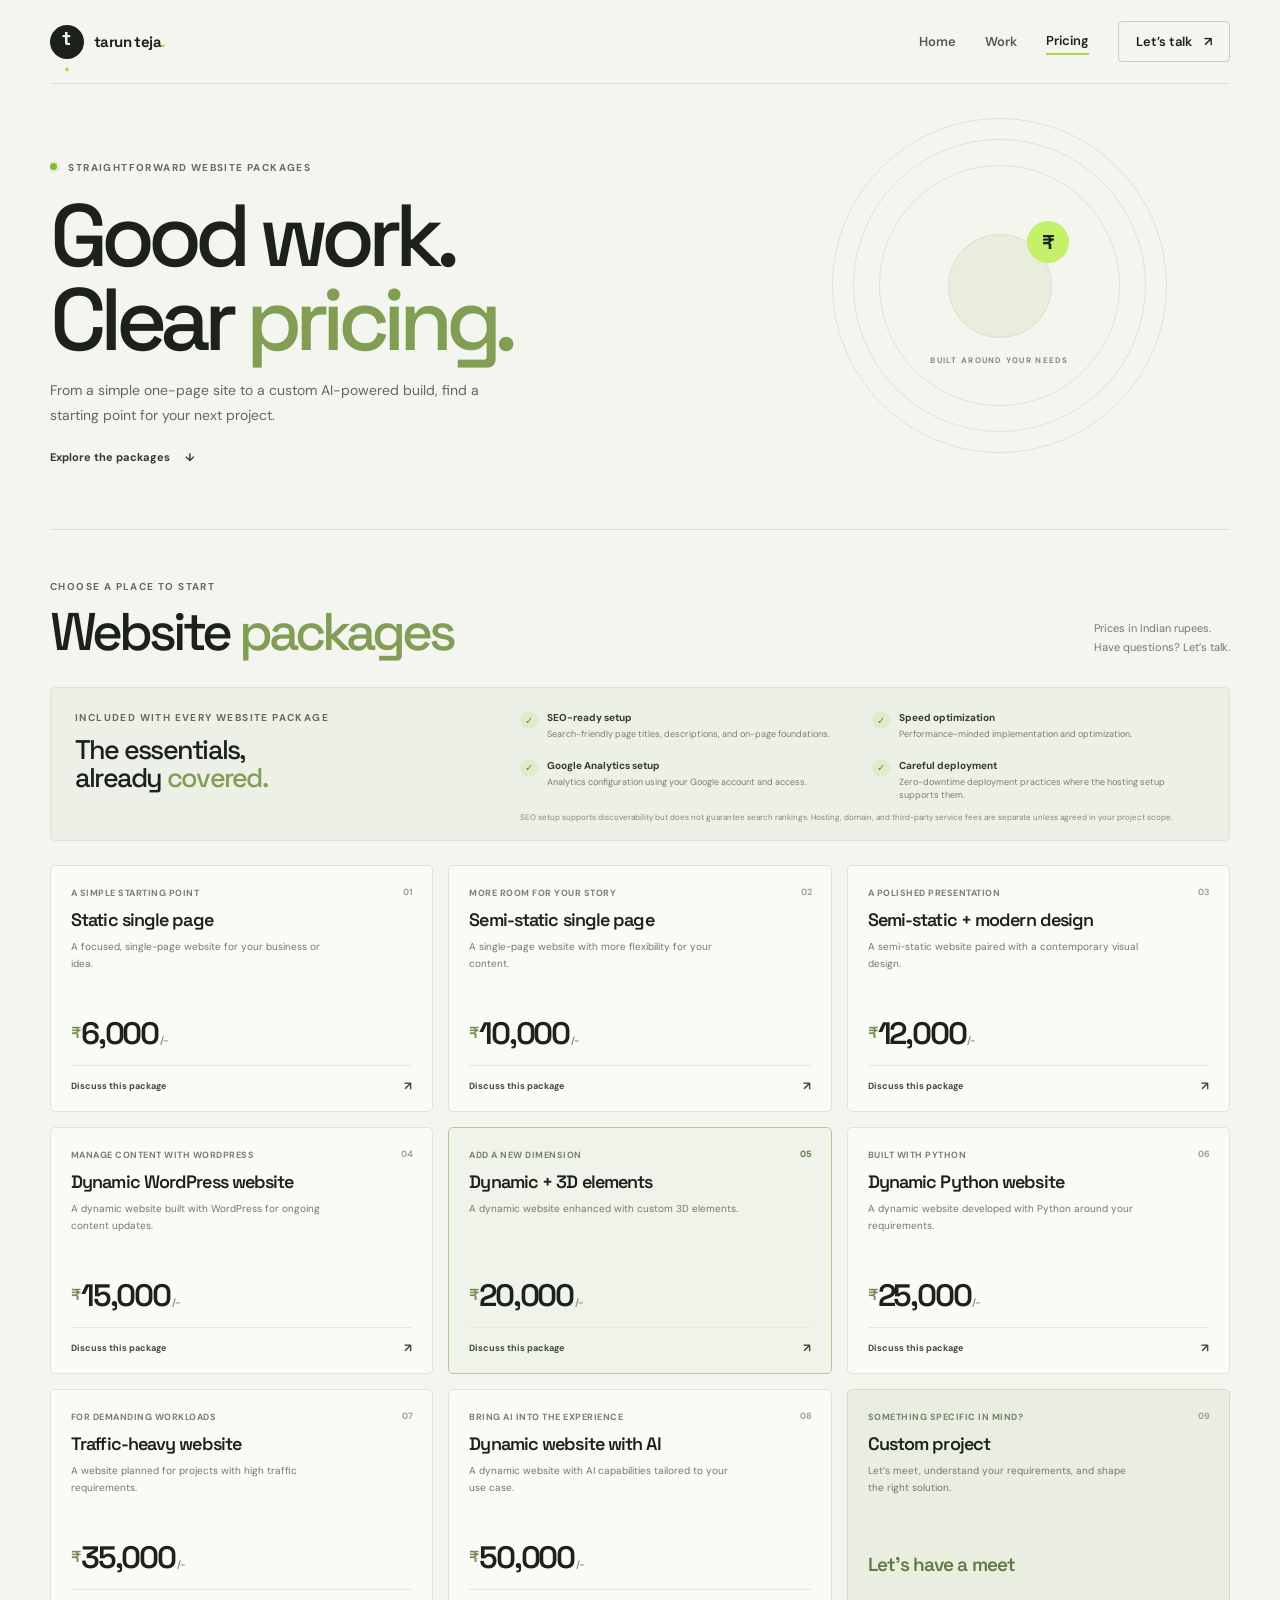
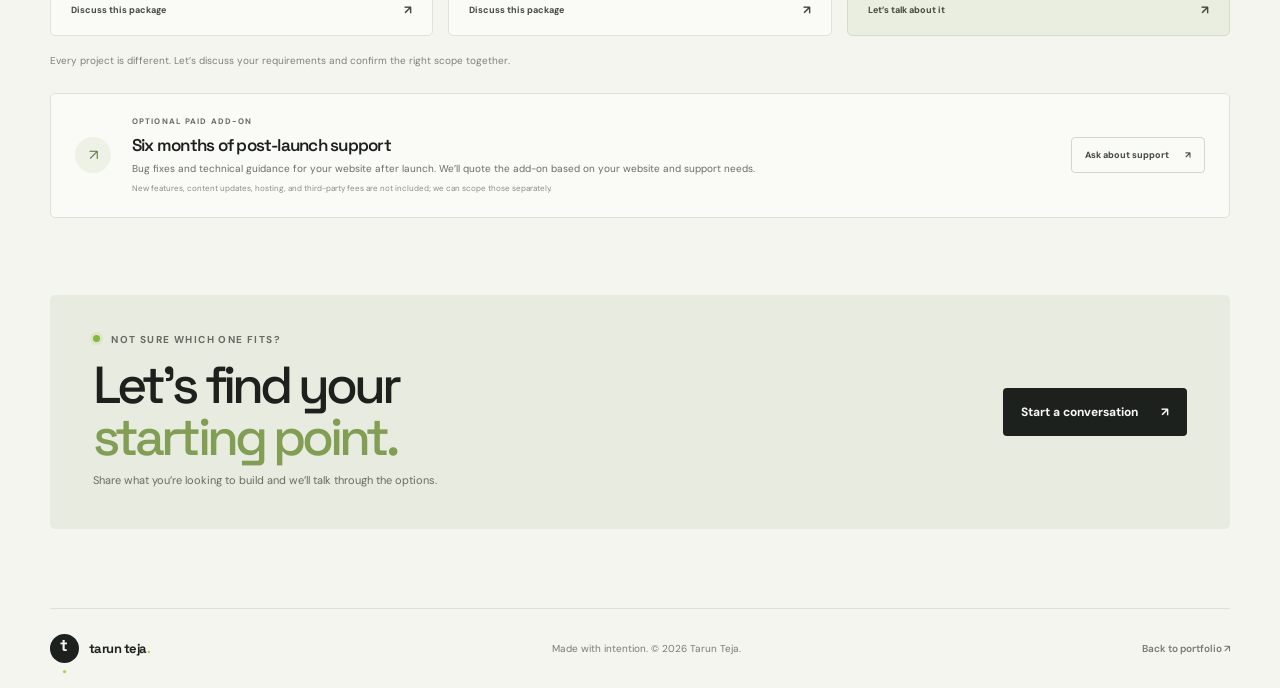
==== commit 784bc2f9: "Add website inclusions and support option Co-authored-by: Copilot <223556219+Copilot@users.noreply.g" ====
--- a/pricing.html
+++ b/pricing.html
@@ -62,6 +62,20 @@
           </div>
           <p>Prices in Indian rupees.<br />Have questions? Let’s talk.</p>
         </div>
+
+        <section class="pricing-inclusions" aria-labelledby="inclusions-heading">
+          <div class="inclusions-heading">
+            <p class="eyebrow">INCLUDED WITH EVERY WEBSITE PACKAGE</p>
+            <h3 id="inclusions-heading">The essentials,<br />already <span>covered.</span></h3>
+          </div>
+          <ul class="inclusions-list">
+            <li><span aria-hidden="true">✓</span><span><strong>SEO-ready setup</strong><small>Search-friendly page titles, descriptions, and on-page foundations.</small></span></li>
+            <li><span aria-hidden="true">✓</span><span><strong>Speed optimization</strong><small>Performance-minded implementation and optimization.</small></span></li>
+            <li><span aria-hidden="true">✓</span><span><strong>Google Analytics setup</strong><small>Analytics configuration using your Google account and access.</small></span></li>
+            <li><span aria-hidden="true">✓</span><span><strong>Careful deployment</strong><small>Zero-downtime deployment practices where the hosting setup supports them.</small></span></li>
+          </ul>
+          <p class="inclusions-note">SEO setup supports discoverability but does not guarantee search rankings. Hosting, domain, and third-party service fees are separate unless agreed in your project scope.</p>
+        </section>
 
         <div class="pricing-grid">
           <article class="price-card">
@@ -146,6 +160,17 @@
           </article>
         </div>
         <p class="pricing-note">Every project is different. Let’s discuss your requirements and confirm the right scope together.</p>
+
+        <aside class="support-addon" aria-labelledby="support-heading">
+          <span class="support-icon" aria-hidden="true">↗</span>
+          <div>
+            <p class="eyebrow">OPTIONAL PAID ADD-ON</p>
+            <h3 id="support-heading">Six months of post-launch support</h3>
+            <p>Bug fixes and technical guidance for your website after launch. We’ll quote the add-on based on your website and support needs.</p>
+            <small>New features, content updates, hosting, and third-party fees are not included; we can scope those separately.</small>
+          </div>
+          <a class="support-link" href="mailto:jvktechno@gmail.com?subject=Six-month%20website%20support">Ask about support <span aria-hidden="true">↗</span></a>
+        </aside>
       </section>
 
       <section class="pricing-contact section-shell" id="contact">
--- a/pricing.css
+++ b/pricing.css
@@ -19,6 +19,16 @@
 .pricing-section-heading { display: flex; align-items: end; justify-content: space-between; gap: 24px; margin-bottom: 29px; }
 .pricing-section-heading h2 { margin: 12px 0 0; font-family: var(--display); font-size: clamp(38px, 4.8vw, 53px); font-weight: 500; letter-spacing: -.075em; line-height: 1; }
 .pricing-section-heading > p { margin: 0 0 2px; color: var(--muted); font-size: 11px; line-height: 1.7; }
+.pricing-inclusions { display: grid; grid-template-columns: .75fr 1.25fr; gap: 8px 34px; margin-bottom: 24px; padding: 23px 24px 17px; border: 1px solid #dfe3d6; border-radius: 5px; background: #edf0e7; }
+.inclusions-heading h3 { margin: 12px 0 0; font-family: var(--display); font-size: 27px; font-weight: 500; letter-spacing: -.065em; line-height: 1.04; }
+.inclusions-heading h3 span { color: #829e54; }
+.inclusions-list { display: grid; grid-template-columns: repeat(2, minmax(0, 1fr)); gap: 17px 19px; margin: 0; padding: 0; list-style: none; }
+.inclusions-list li { display: flex; align-items: flex-start; gap: 9px; color: #668344; }
+.inclusions-list li > span:first-child { width: 18px; height: 18px; flex: 0 0 auto; display: grid; place-items: center; border-radius: 50%; background: #deebce; font-size: 10px; font-weight: 700; }
+.inclusions-list strong, .inclusions-list small { display: block; }
+.inclusions-list strong { color: #343c30; font-size: 10px; }
+.inclusions-list small { margin-top: 4px; color: #777e71; font-size: 9px; line-height: 1.5; }
+.inclusions-note { grid-column: 2; margin: 0; color: #82877d; font-size: 8px; line-height: 1.55; }
 .pricing-grid { display: grid; grid-template-columns: repeat(3, minmax(0, 1fr)); gap: 15px; }
 .price-card { min-height: 247px; position: relative; display: flex; flex-direction: column; align-items: flex-start; padding: 21px 20px 17px; border: 1px solid #e1e2da; border-radius: 5px; background: #fafaf6; transition: border-color .2s ease, transform .2s ease, box-shadow .2s ease; }
 .price-card:hover { transform: translateY(-3px); border-color: #bcc7ad; box-shadow: 0 12px 26px rgb(34 44 31 / 6%); }
@@ -37,6 +47,14 @@
 .price-card-custom { border-color: #d3ddc6; background: #e9eee1; }
 .price-custom-label { margin: auto 0 12px; padding-top: 18px; color: #617a43; font-family: var(--display); font-size: 19px; font-weight: 600; letter-spacing: -.04em; }
 .pricing-note { margin: 17px 0 0; color: #7d8279; font-size: 10px; line-height: 1.65; }
+.support-addon { display: grid; grid-template-columns: 39px 1fr auto; align-items: center; gap: 18px; margin-top: 23px; padding: 22px 24px; border: 1px solid #e0e2d9; border-radius: 5px; background: #fafaf6; }
+.support-icon { width: 36px; height: 36px; display: grid; place-items: center; border-radius: 50%; background: #edf1e6; color: #657f48; font-size: 15px; }
+.support-addon .eyebrow { font-size: 8px; }
+.support-addon h3 { margin: 8px 0 5px; font-family: var(--display); font-size: 17px; font-weight: 600; letter-spacing: -.045em; }
+.support-addon > div > p:not(.eyebrow) { margin: 0; color: #686e64; font-size: 10px; line-height: 1.65; }
+.support-addon small { display: block; margin-top: 5px; color: #898e84; font-size: 8px; line-height: 1.55; }
+.support-link { display: inline-flex; align-items: center; gap: 16px; padding: 11px 13px; border: 1px solid #d3d7cb; border-radius: 4px; color: #41483d; font-size: 9px; font-weight: 700; white-space: nowrap; }
+.support-link:hover { border-color: #9cae83; background: #f0f3e9; }
 
 .pricing-contact { padding-bottom: 79px; }
 .pricing-contact-card { min-height: 234px; display: flex; align-items: center; justify-content: space-between; gap: 30px; padding: 35px 43px; border-radius: 5px; background: #e8ebdf; }
@@ -68,6 +86,12 @@
   .pricing-plans { padding-top: 40px; padding-bottom: 55px; }
   .pricing-section-heading { align-items: flex-start; flex-direction: column; gap: 11px; }
   .pricing-section-heading h2 { font-size: 43px; }
+  .pricing-inclusions { grid-template-columns: 1fr; gap: 18px; padding: 19px 16px 14px; }
+  .inclusions-heading h3 { font-size: 26px; }
+  .inclusions-list { gap: 15px 11px; }
+  .inclusions-list strong { font-size: 9px; }
+  .inclusions-list small { font-size: 8px; }
+  .inclusions-note { grid-column: 1; }
   .pricing-grid { grid-template-columns: repeat(2, minmax(0, 1fr)); gap: 10px; }
   .price-card { min-height: 242px; padding: 17px 13px 14px; }
   .price-number { top: 16px; right: 12px; font-size: 8px; }
@@ -78,6 +102,10 @@
   .price-amount > span { font-size: 13px; }
   .price-link { font-size: 8px; }
   .price-custom-label { font-size: 16px; }
+  .support-addon { grid-template-columns: 32px 1fr; gap: 12px; padding: 18px 15px; }
+  .support-icon { width: 31px; height: 31px; }
+  .support-addon h3 { font-size: 15px; }
+  .support-link { grid-column: 2; justify-self: start; }
   .pricing-contact { padding-bottom: 53px; }
   .pricing-contact-card { align-items: flex-start; flex-direction: column; gap: 23px; padding: 28px 22px; }
   .pricing-contact-card h2 { font-size: 43px; }
